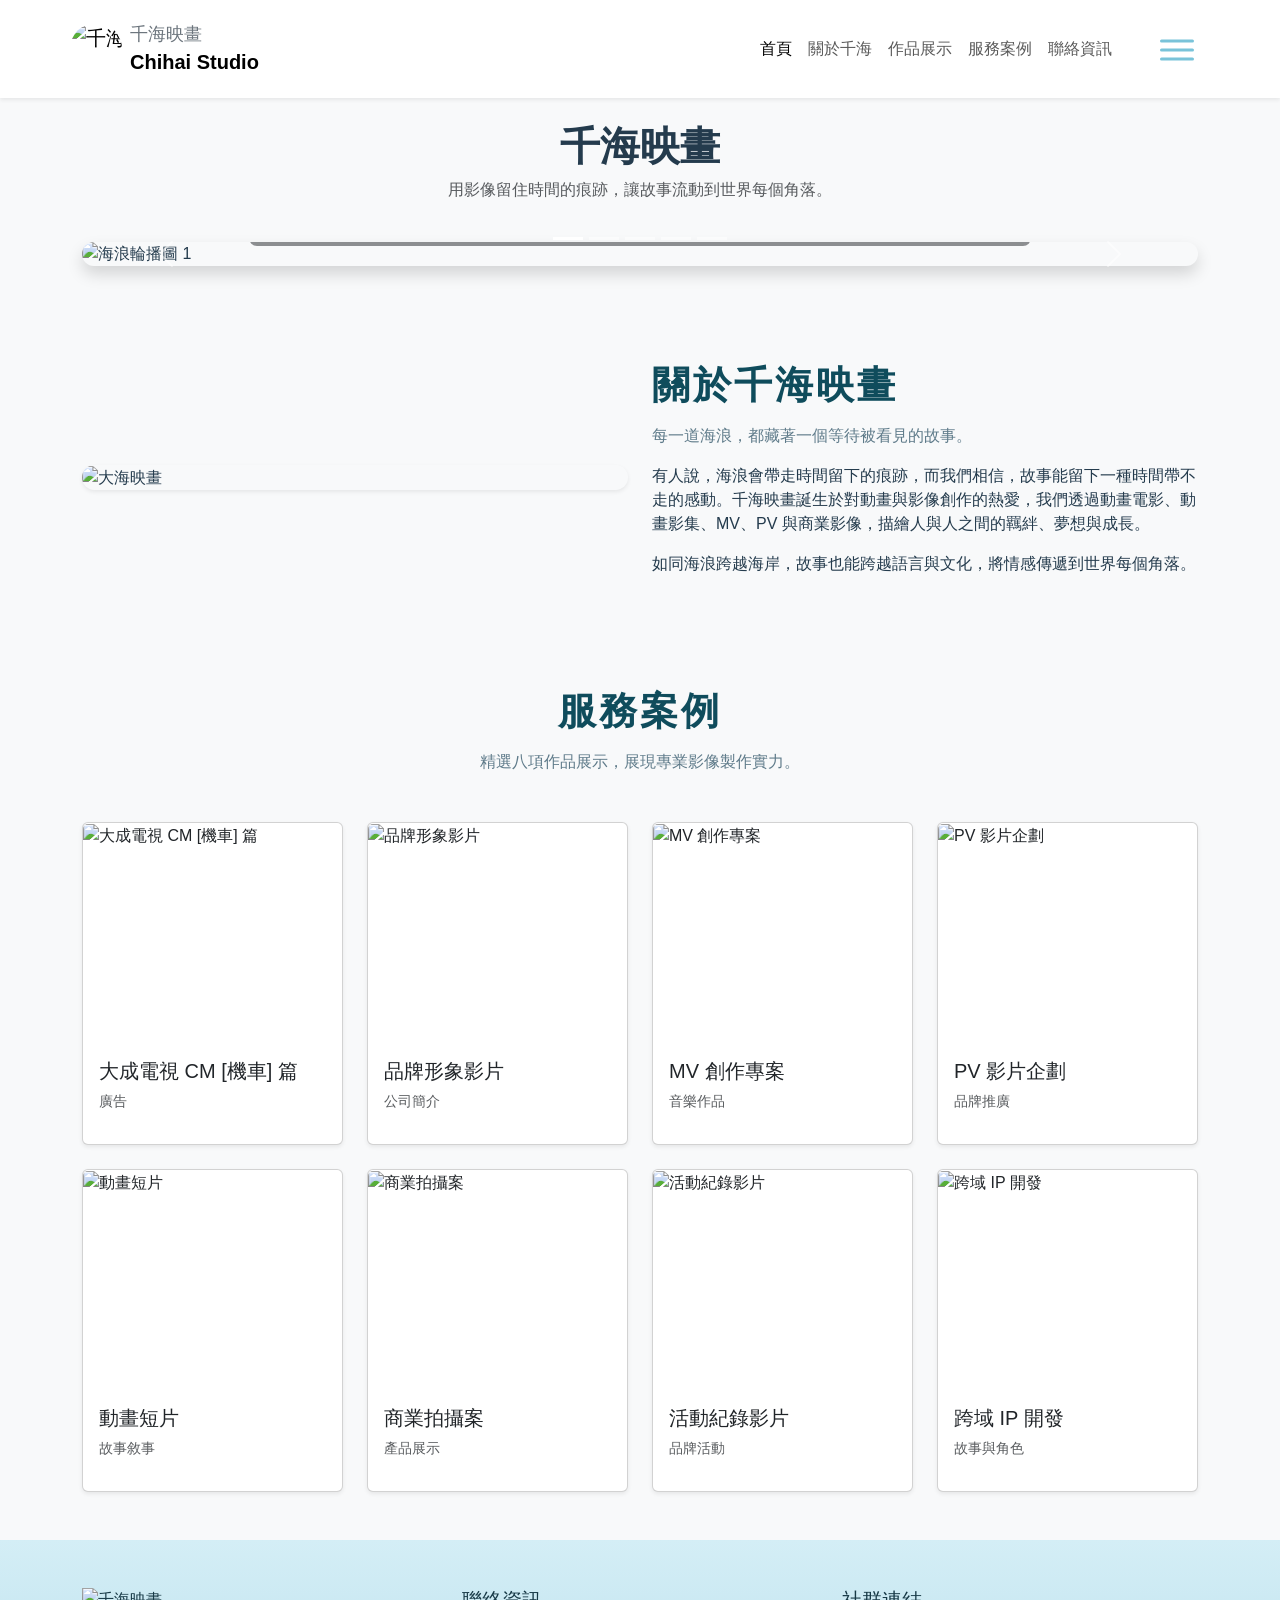
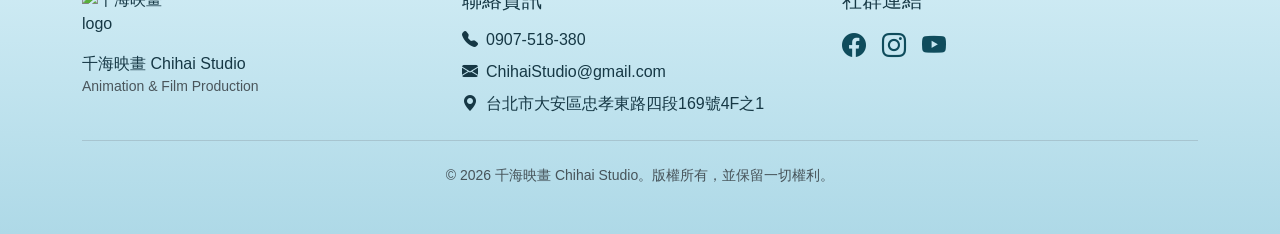
==== index.html @ d08cac0c "Initial commit" ====
<!DOCTYPE html>
<html lang="zh-Hant">
<head>
  <meta charset="UTF-8">
  <meta name="viewport" content="width=device-width, initial-scale=1.0">
  <title>千海映畫｜首頁</title>
  <link href="css/bootstrap.min.css" rel="stylesheet">
  <link rel="stylesheet" href="https://cdn.jsdelivr.net/npm/bootstrap-icons@1.11.3/font/bootstrap-icons.css">
  <link href="css/style.css" rel="stylesheet">
</head>
<body>
  <header class="bg-white shadow-sm sticky-top">
    <nav class="navbar navbar-expand-lg navbar-light container py-3">
      <a class="navbar-brand d-flex align-items-center" href="#">
        <img src="https://images.unsplash.com/photo-1507525428034-b723cf961d3e?auto=format&fit=crop&w=80&q=80" alt="千海映畫 logo" class="rounded-circle me-2" style="width:52px; height:52px; object-fit:cover;">
        <div>
          <div class="small text-secondary">千海映畫</div>
          <div class="fw-bold">Chihai Studio</div>
        </div>
      </a>
      <button class="navbar-toggler border-0 p-0" id="hamburgerBtn" type="button" data-bs-toggle="offcanvas" data-bs-target="#mobileMenu" aria-controls="mobileMenu" aria-label="漢堡選單">
        <span class="hamburger" aria-hidden="true">
          <span></span>
          <span></span>
          <span></span>
        </span>
      </button>
      <div class="collapse navbar-collapse justify-content-end">
        <ul class="navbar-nav align-items-center">
          <li class="nav-item"><a class="nav-link active" aria-current="page" href="#">首頁</a></li>
          <li class="nav-item"><a class="nav-link" href="#about">關於千海</a></li>
          <li class="nav-item"><a class="nav-link" href="#works">作品展示</a></li>
          <li class="nav-item"><a class="nav-link" href="#service">服務案例</a></li>
          <li class="nav-item"><a class="nav-link" href="#footer">聯絡資訊</a></li>
        </ul>
      </div>
    </nav>
  </header>

  <div class="offcanvas offcanvas-end" tabindex="-1" id="mobileMenu" aria-labelledby="mobileMenuLabel">
    <div class="offcanvas-header">
      <h5 class="offcanvas-title" id="mobileMenuLabel">選單</h5>
      <button type="button" class="btn-close text-reset" data-bs-dismiss="offcanvas" aria-label="關閉"></button>
    </div>
    <div class="offcanvas-body d-flex justify-content-center align-items-center">
      <div class="menu-card w-100">
        <a href="#about">關於千海</a>
        <a href="#works">作品展示</a>
        <a href="#service">專業服務</a>
        <a href="#">IP 跨域開發</a>
        <a href="#">幕後洞察</a>
        <a href="#footer">聯絡資訊</a>
      </div>
    </div>
  </div>

  <main>
    <section class="container py-4 text-center">
      <h1 class="display-6 fw-bold">千海映畫</h1>
      <p class="text-muted">用影像留住時間的痕跡，讓故事流動到世界每個角落。</p>
    </section>

    <section class="container mb-5">
      <div id="homepageCarousel" class="carousel slide" data-bs-ride="carousel">
        <div class="carousel-indicators">
          <button type="button" data-bs-target="#homepageCarousel" data-bs-slide-to="0" class="active" aria-current="true" aria-label="幻燈片 1"></button>
          <button type="button" data-bs-target="#homepageCarousel" data-bs-slide-to="1" aria-label="幻燈片 2"></button>
          <button type="button" data-bs-target="#homepageCarousel" data-bs-slide-to="2" aria-label="幻燈片 3"></button>
          <button type="button" data-bs-target="#homepageCarousel" data-bs-slide-to="3" aria-label="幻燈片 4"></button>
          <button type="button" data-bs-target="#homepageCarousel" data-bs-slide-to="4" aria-label="幻燈片 5"></button>
        </div>
        <div class="carousel-inner rounded-4 overflow-hidden shadow">
          <div class="carousel-item active">
            <img src="https://images.unsplash.com/photo-1507525428034-b723cf961d3e?auto=format&fit=crop&w=1200&q=80" class="d-block w-100" alt="海浪輪播圖 1">
            <div class="carousel-caption d-none d-md-block bg-dark bg-opacity-50 rounded-3 p-3 hero-caption">
              <h5>千海映畫 x 影像故事</h5>
              <p>用影像講述情感，讓每個場景都成為時間的記憶。</p>
            </div>
          </div>
          <div class="carousel-item">
            <img src="https://images.unsplash.com/photo-1501785888041-af3ef285b470?auto=format&fit=crop&w=1200&q=80" class="d-block w-100" alt="海浪輪播圖 2">
            <div class="carousel-caption d-none d-md-block bg-dark bg-opacity-50 rounded-3 p-3 hero-caption">
              <h5>企業影片製作</h5>
              <p>MV、PV、商業影片與動畫內容，專業呈現一貫品牌風格。</p>
            </div>
          </div>
          <div class="carousel-item">
            <img src="https://images.unsplash.com/photo-1503264116251-35a269479413?auto=format&fit=crop&w=1200&q=80" class="d-block w-100" alt="海浪輪播圖 3">
            <div class="carousel-caption d-none d-md-block bg-dark bg-opacity-50 rounded-3 p-3 hero-caption">
              <h5>創意視覺表現</h5>
              <p>從故事概念到成品，每個畫面都精心雕琢。</p>
            </div>
          </div>
          <div class="carousel-item">
            <img src="https://images.unsplash.com/photo-1500530855697-b586d89ba3ee?auto=format&fit=crop&w=1200&q=80" class="d-block w-100" alt="海浪輪播圖 4">
            <div class="carousel-caption d-none d-md-block bg-dark bg-opacity-50 rounded-3 p-3 hero-caption">
              <h5>品牌形象傳播</h5>
              <p>讓影像成為品牌與觀眾之間最真摯的橋樑。</p>
            </div>
          </div>
          <div class="carousel-item">
            <img src="https://images.unsplash.com/photo-1507525428034-b723cf961d3e?auto=format&fit=crop&w=1200&q=80" class="d-block w-100" alt="海浪輪播圖 5">
            <div class="carousel-caption d-none d-md-block bg-dark bg-opacity-50 rounded-3 p-3 hero-caption">
              <h5>海浪般的故事流動</h5>
              <p>我們相信，每道海浪都藏著一個等待被看見的故事。</p>
            </div>
          </div>
        </div>
        <button class="carousel-control-prev" type="button" data-bs-target="#homepageCarousel" data-bs-slide="prev">
          <span class="carousel-control-prev-icon" aria-hidden="true"></span>
          <span class="visually-hidden">上一張</span>
        </button>
        <button class="carousel-control-next" type="button" data-bs-target="#homepageCarousel" data-bs-slide="next">
          <span class="carousel-control-next-icon" aria-hidden="true"></span>
          <span class="visually-hidden">下一張</span>
        </button>
      </div>
    </section>

    <section id="about" class="container py-5">
      <div class="row align-items-center g-4">
        <div class="col-lg-6">
          <div class="rounded-4 overflow-hidden shadow-sm">
            <img src="https://images.unsplash.com/photo-1507525428034-b723cf961d3e?auto=format&fit=crop&w=900&q=80" alt="大海映畫" class="img-fluid">
          </div>
        </div>
        <div class="col-lg-6">
          <h2 class="section-title">關於千海映畫</h2>
          <p class="section-subtitle">每一道海浪，都藏著一個等待被看見的故事。</p>
          <p>有人說，海浪會帶走時間留下的痕跡，而我們相信，故事能留下一種時間帶不走的感動。千海映畫誕生於對動畫與影像創作的熱愛，我們透過動畫電影、動畫影集、MV、PV 與商業影像，描繪人與人之間的羈絆、夢想與成長。</p>
          <p>如同海浪跨越海岸，故事也能跨越語言與文化，將情感傳遞到世界每個角落。</p>
        </div>
      </div>
    </section>

    <section id="service" class="container py-5">
      <div class="text-center mb-5">
        <h2 class="section-title">服務案例</h2>
        <p class="section-subtitle">精選八項作品展示，展現專業影像製作實力。</p>
      </div>
      <div class="row row-cols-1 row-cols-md-2 row-cols-xl-4 g-4" id="works">
        <div class="col">
          <div class="card h-100 shadow-sm">
            <div class="card-img-wrap">
              <img src="https://images.unsplash.com/photo-1500534314209-a25ddb2bd429?auto=format&fit=crop&w=900&q=80" class="card-img-top" alt="大成電視 CM [機車] 篇">
            </div>
            <div class="card-body">
              <h5 class="card-title">大成電視 CM [機車] 篇</h5>
              <p class="text-muted small">廣告</p>
            </div>
          </div>
        </div>
        <div class="col">
          <div class="card h-100 shadow-sm">
            <div class="card-img-wrap">
              <img src="https://images.unsplash.com/photo-1515378791036-0648a3ef77b2?auto=format&fit=crop&w=900&q=80" class="card-img-top" alt="品牌形象影片">
            </div>
            <div class="card-body">
              <h5 class="card-title">品牌形象影片</h5>
              <p class="text-muted small">公司簡介</p>
            </div>
          </div>
        </div>
        <div class="col">
          <div class="card h-100 shadow-sm">
            <div class="card-img-wrap">
              <img src="https://images.unsplash.com/photo-1518770660439-4636190af475?auto=format&fit=crop&w=900&q=80" class="card-img-top" alt="MV 創作專案">
            </div>
            <div class="card-body">
              <h5 class="card-title">MV 創作專案</h5>
              <p class="text-muted small">音樂作品</p>
            </div>
          </div>
        </div>
        <div class="col">
          <div class="card h-100 shadow-sm">
            <div class="card-img-wrap">
              <img src="https://images.unsplash.com/photo-1488521787991-ed7bbaae773c?auto=format&fit=crop&w=900&q=80" class="card-img-top" alt="PV 影片企劃">
            </div>
            <div class="card-body">
              <h5 class="card-title">PV 影片企劃</h5>
              <p class="text-muted small">品牌推廣</p>
            </div>
          </div>
        </div>
        <div class="col">
          <div class="card h-100 shadow-sm">
            <div class="card-img-wrap">
              <img src="https://images.unsplash.com/photo-1521737604893-d14cc237f11d?auto=format&fit=crop&w=900&q=80" class="card-img-top" alt="動畫短片">
            </div>
            <div class="card-body">
              <h5 class="card-title">動畫短片</h5>
              <p class="text-muted small">故事敘事</p>
            </div>
          </div>
        </div>
        <div class="col">
          <div class="card h-100 shadow-sm">
            <div class="card-img-wrap">
              <img src="https://images.unsplash.com/photo-1517142089942-ba376ce32a2e?auto=format&fit=crop&w=900&q=80" class="card-img-top" alt="商業拍攝案">
            </div>
            <div class="card-body">
              <h5 class="card-title">商業拍攝案</h5>
              <p class="text-muted small">產品展示</p>
            </div>
          </div>
        </div>
        <div class="col">
          <div class="card h-100 shadow-sm">
            <div class="card-img-wrap">
              <img src="https://images.unsplash.com/photo-1494438639946-1ebd1d20bf85?auto=format&fit=crop&w=900&q=80" class="card-img-top" alt="活動紀錄影片">
            </div>
            <div class="card-body">
              <h5 class="card-title">活動紀錄影片</h5>
              <p class="text-muted small">品牌活動</p>
            </div>
          </div>
        </div>
        <div class="col">
          <div class="card h-100 shadow-sm">
            <div class="card-img-wrap">
              <img src="https://images.unsplash.com/photo-1474631245212-32dc3c8310c6?auto=format&fit=crop&w=900&q=80" class="card-img-top" alt="跨域 IP 開發">
            </div>
            <div class="card-body">
              <h5 class="card-title">跨域 IP 開發</h5>
              <p class="text-muted small">故事與角色</p>
            </div>
          </div>
        </div>
      </div>
    </section>
  </main>

  <footer id="footer" class="py-5">
    <div class="container">
      <div class="row gy-4 text-center text-md-start">
        <div class="col-md-4">
          <img src="https://images.unsplash.com/photo-1507525428034-b723cf961d3e?auto=format&fit=crop&w=100&q=80" alt="千海映畫 logo" class="mb-3" style="max-width:110px;">
          <p class="mb-0">千海映畫 Chihai Studio</p>
          <p class="text-muted small mb-0">Animation & Film Production</p>
        </div>
        <div class="col-md-4">
          <h5 class="mb-3">聯絡資訊</h5>
          <p class="mb-2"><i class="bi bi-telephone-fill me-2"></i>0907-518-380</p>
          <p class="mb-2"><i class="bi bi-envelope-fill me-2"></i>ChihaiStudio@gmail.com</p>
          <p class="mb-0"><i class="bi bi-geo-alt-fill me-2"></i>台北市大安區忠孝東路四段169號4F之1</p>
        </div>
        <div class="col-md-4">
          <h5 class="mb-3">社群連結</h5>
          <div class="d-flex justify-content-center justify-content-md-start gap-3">
            <a href="https://facebook.com" target="_blank" class="footer-icon"><i class="bi bi-facebook"></i></a>
            <a href="https://instagram.com" target="_blank" class="footer-icon"><i class="bi bi-instagram"></i></a>
            <a href="https://youtube.com" target="_blank" class="footer-icon"><i class="bi bi-youtube"></i></a>
          </div>
        </div>
      </div>
      <hr class="my-4 border-secondary">
      <div class="text-center text-muted small">© 2026 千海映畫 Chihai Studio。版權所有，並保留一切權利。</div>
    </div>
  </footer>
  <!-- 回到頂端按鈕 -->
  <button id="backToTop" class="back-to-top" aria-label="回到頂端">
    <i class="bi bi-arrow-up-short" style="font-size:1.6rem"></i>
  </button>

  <script src="js/bootstrap.bundle.min.js"></script>
  <script>
    // 回到頂端行為
    (function(){
      const btn = document.getElementById('backToTop');
      function toggle() {
        if (window.scrollY > 300) btn.classList.add('show'); else btn.classList.remove('show');
      }
      btn.addEventListener('click', function(){ window.scrollTo({ top: 0, behavior: 'smooth' }); });
      window.addEventListener('scroll', toggle);
      // 初次檢查
      toggle();
    })();
  </script>
</body>
</html>
---- css/style.css ----
/* 集中全站樣式 */
.navbar { position: relative; }

body {
  font-family: "Noto Sans TC", sans-serif;
  background: #f8f9fa;
  color: #243b4d;
}
.section-title {
  font-size: 2.4rem;
  font-weight: 700;
  color: #0f4c5c;
  margin-bottom: 1rem;
  letter-spacing: 0.08em;
}

.section-subtitle {
  color: #5f7b8a;
}

.card-img-wrap {
  height: 220px;
  overflow: hidden;
}

.card-img-wrap img {
  width: 100%;
  height: 100%;
  object-fit: cover;
}

.offcanvas-body a {
  display: block;
  padding: 0.75rem 0;
  color: #0d4f63;
  text-decoration: none;
}

.offcanvas-body a:hover {
  color: #085a78;
}

/* 漢堡選單自訂樣式 - 參考漢堡按鈕.png */
.offcanvas-body .menu-card {
  background: #efefef;
  border-radius: 18px;
  padding: 2.5rem 1.5rem;
  text-align: center;
  box-shadow: 0 6px 18px rgba(0,0,0,0.06);
}
.offcanvas-body .menu-card a {
  display: block;
  color: #79c3d9;
  font-size: 1.35rem;
  font-weight: 700;
  padding: 0.8rem 0;
}
.offcanvas-body .menu-card a + a {
  margin-top: 4px;
}

footer {
  background: linear-gradient(180deg, #d4eef6 0%, #aed9e7 100%);
  color: #163845;
}

.footer-icon {
  font-size: 1.5rem;
  color: #0f4c5c;
}

.footer-icon:hover {
  color: #083445;
}

.hero-caption {
  backdrop-filter: blur(6px);
}

.navbar-light .navbar-toggler-icon {
  filter: brightness(0.35);
}

/* 強制在桌面顯示漢堡按鈕，方便開啟側邊選單 */
.navbar-toggler {
  display: block !important;
  position: absolute;
  right: 1rem;
  top: 50%;
  transform: translateY(-50%);
  z-index: 1200;
  background: transparent;
  border: none;
}

/* 避免導覽文字靠右被漢堡蓋住：給 collapse 一些右內距 */
.navbar .navbar-collapse {
  padding-right: 90px;
}

/* 漢堡三條線樣式 */
.hamburger { display:inline-block; width:34px; height:28px; }
.hamburger span { display:block; height:3px; background:#79c3d9; margin:6px 0; border-radius:2px; transition: all .18s ease; }

/* 移動式選單外觀（從右上展開） */
#mobileMenu.offcanvas {
  width: 320px;
  max-width: 88%;
  right: 1rem;
  top: 1rem;
  bottom: auto;
  height: auto;
  transform-origin: top right;
  border-radius: 14px;
  box-shadow: 0 12px 30px rgba(0,0,0,0.12);
}

#mobileMenu .offcanvas-body { padding: 1.25rem; }

/* 讓顯示動畫更明顯 */
.offcanvas { transition: transform .32s ease; }

/* 回到頂端按鈕 */
.back-to-top {
  position: fixed;
  right: 22px;
  bottom: 32px;
  width: 48px;
  height: 48px;
  border-radius: 50%;
  background: rgba(7,104,121,0.95);
  color: #fff;
  display: flex;
  align-items: center;
  justify-content: center;
  box-shadow: 0 6px 18px rgba(0,0,0,0.12);
  opacity: 0;
  visibility: hidden;
  transform: translateY(8px);
  transition: all .28s ease;
  z-index: 1300;
}
.back-to-top.show { opacity: 1; visibility: visible; transform: translateY(0); }
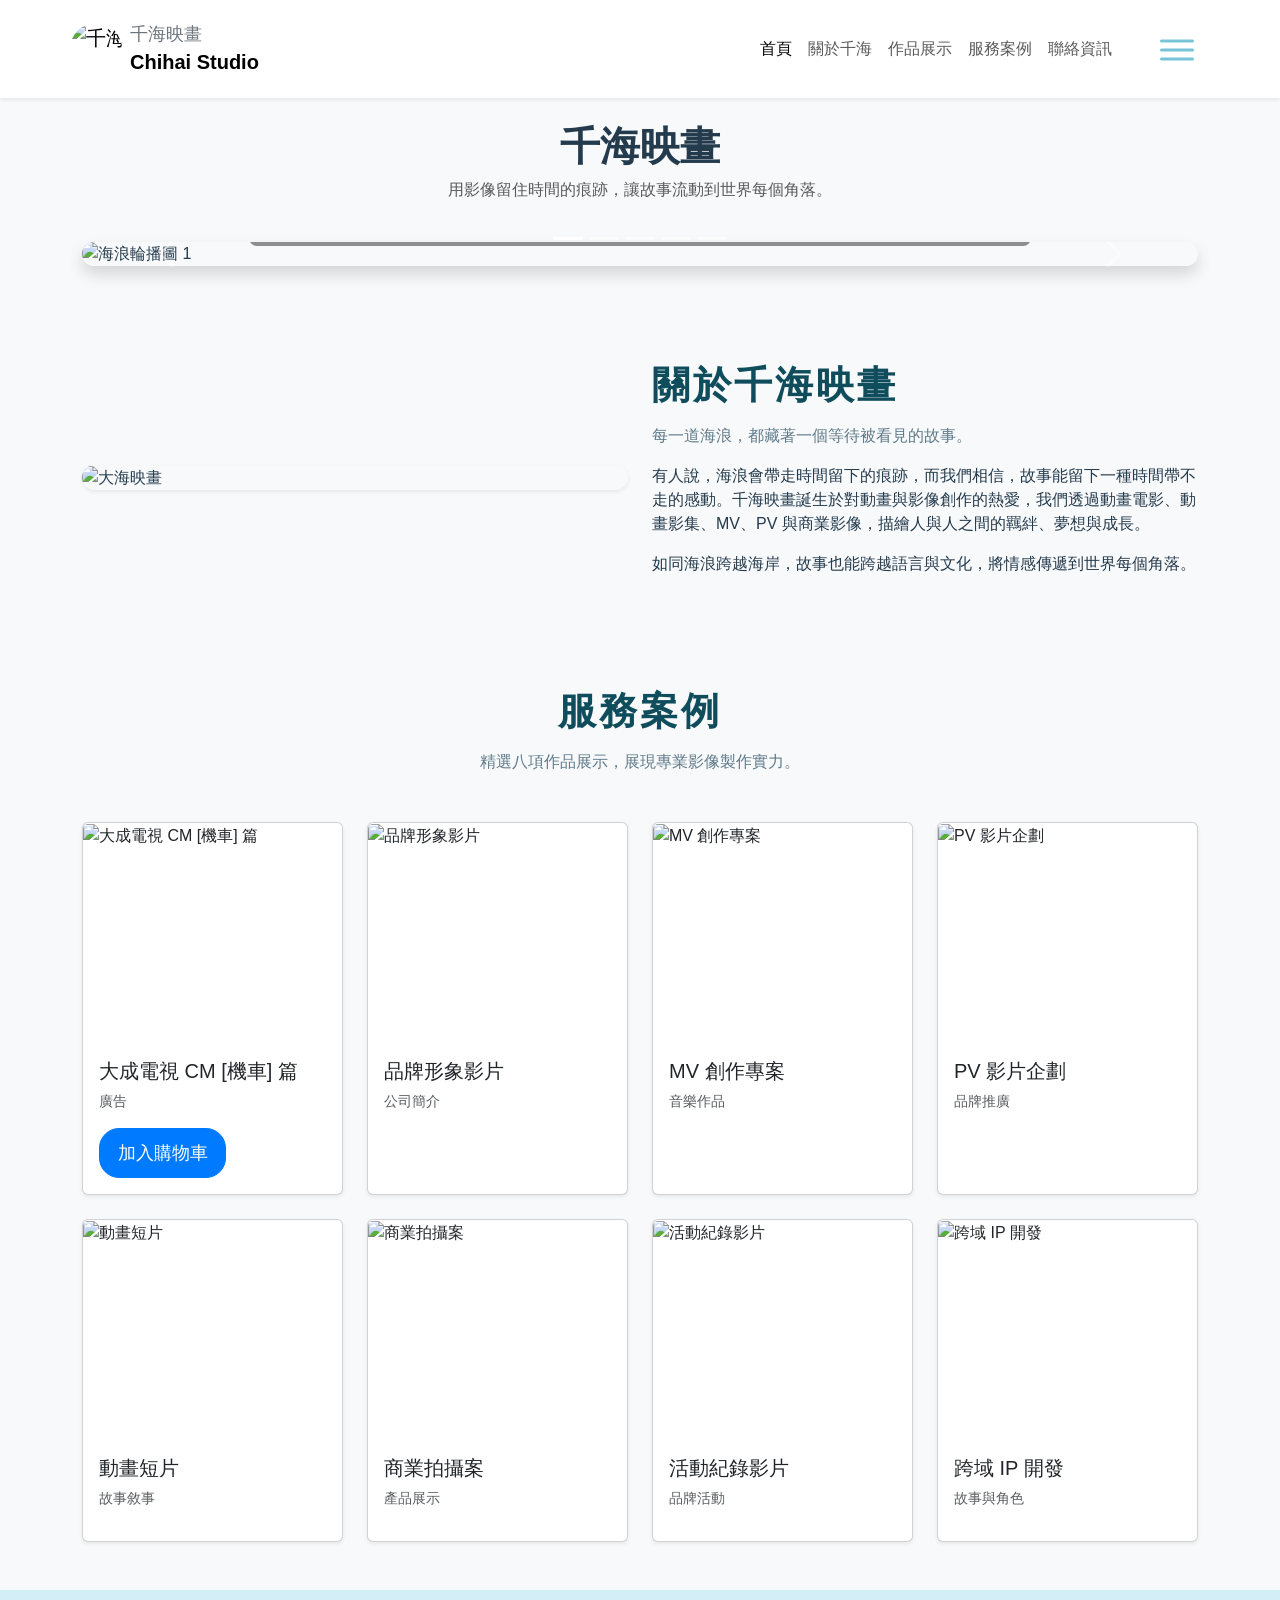
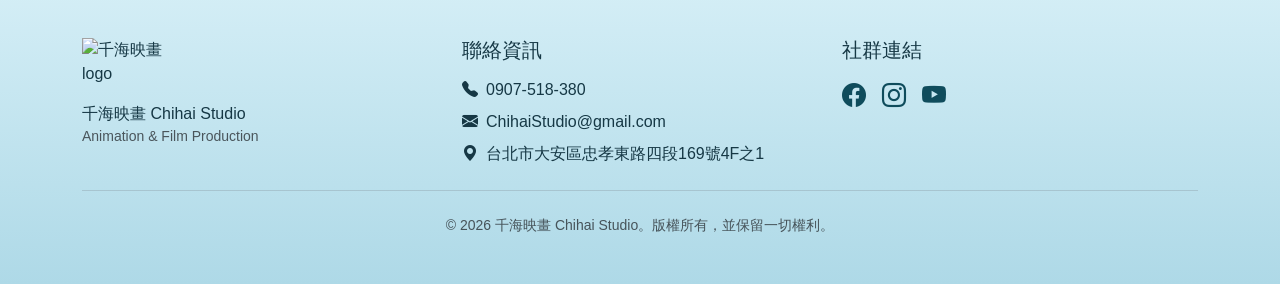
==== commit 6d7ee8f6: "Add GA4 add-to-cart tracking" ====
--- a/index.html
+++ b/index.html
@@ -3,6 +3,14 @@
 <head>
   <meta charset="UTF-8">
   <meta name="viewport" content="width=device-width, initial-scale=1.0">
+  <!-- Google tag (gtag.js) -->
+  <script async src="https://www.googletagmanager.com/gtag/js?id=G-BV9B3D59LS"></script>
+  <script>
+    window.dataLayer = window.dataLayer || [];
+    function gtag(){dataLayer.push(arguments);}
+    gtag('js', new Date());
+    gtag('config', 'G-BV9B3D59LS');
+  </script>
   <title>千海映畫｜首頁</title>
   <link href="css/bootstrap.min.css" rel="stylesheet">
   <link rel="stylesheet" href="https://cdn.jsdelivr.net/npm/bootstrap-icons@1.11.3/font/bootstrap-icons.css">
@@ -147,6 +155,7 @@
             <div class="card-body">
               <h5 class="card-title">大成電視 CM [機車] 篇</h5>
               <p class="text-muted small">廣告</p>
+              <button type="button" class="btnstyle" id="addToCartButton">加入購物車</button>
             </div>
           </div>
         </div>
@@ -276,6 +285,31 @@
       // 初次檢查
       toggle();
     })();
+
+    // 將「加入購物車」點擊行為傳送至 GA4。
+    (function(){
+      const addToCartButton = document.getElementById('addToCartButton');
+
+      if (!addToCartButton) return;
+
+      addToCartButton.addEventListener('click', function(){
+        if (typeof gtag !== 'function') return;
+
+        gtag('event', 'add_to_cart', {
+          currency: 'TWD',
+          value: 100,
+          items: [
+            {
+              item_id: 'product_001',
+              item_name: '大成電視 CM [機車] 篇',
+              item_category: '廣告',
+              price: 100,
+              quantity: 1
+            }
+          ]
+        });
+      });
+    })();
   </script>
 </body>
 </html>
--- a/css/style.css
+++ b/css/style.css
@@ -27,6 +27,28 @@
   width: 100%;
   height: 100%;
   object-fit: cover;
+}
+
+.btnstyle {
+  color: #fff;
+  background-color: #007bff;
+  font-size: 1.125rem;
+  padding: 0.65rem 1.1rem;
+  border: 1px solid #007bff;
+  border-radius: 20px;
+  cursor: pointer;
+  line-height: 1.5;
+  transition: background-color 0.2s ease, border-color 0.2s ease;
+}
+
+.btnstyle:hover {
+  background-color: #00438a;
+  border-color: #00438a;
+}
+
+.btnstyle:focus-visible {
+  outline: 3px solid rgba(0, 123, 255, 0.35);
+  outline-offset: 3px;
 }
 
 .offcanvas-body a {
